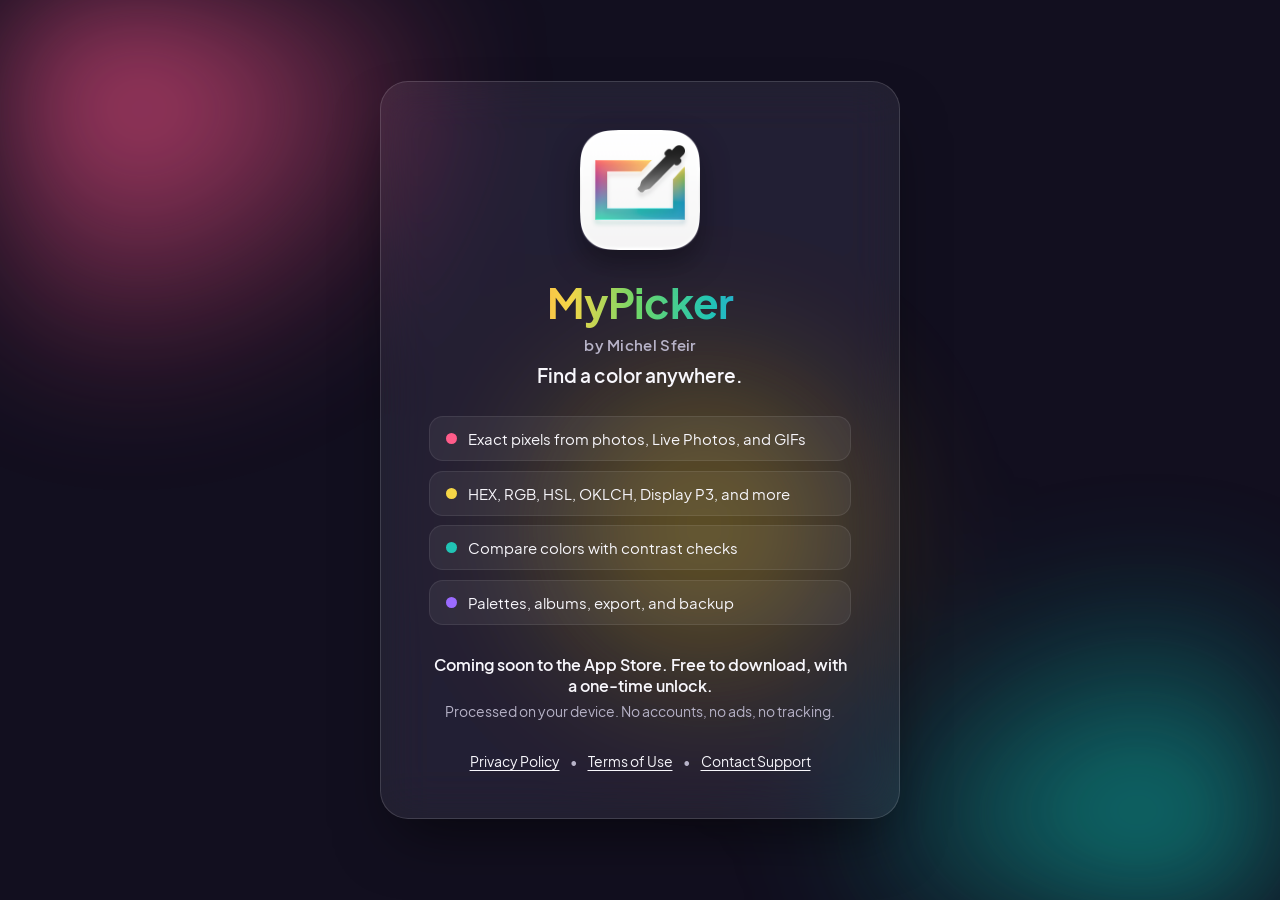
==== index.html @ f39fecd3 "MyPicker website, privacy policy, and terms of use Co-Authored-By: Claude Opus 5.5 <noreply@anthropi" ====
<!DOCTYPE html>
<html lang="en">

<head>
    <meta charset="UTF-8">
    <meta name="viewport" content="width=device-width, initial-scale=1.0">
    <title>MyPicker - Find a color anywhere</title>
    <meta name="description"
        content="MyPicker picks exact colors from your photos, converts them to every format, and compares them, all on your iPhone. No accounts, no tracking.">
    <meta name="theme-color" content="#120f1f">
    <link rel="stylesheet" href="styles.css">
    <link rel="icon" href="mypicker_icon.png" type="image/png">
    <link rel="apple-touch-icon" href="mypicker_icon.png">
</head>

<body>
    <div class="lights" aria-hidden="true">
        <span class="light light-a"></span>
        <span class="light light-b"></span>
        <span class="light light-c"></span>
    </div>

    <main class="container">
        <div class="icon-container">
            <img src="mypicker_icon.png" alt="MyPicker app icon" class="app-icon" width="120" height="120">
        </div>
        <h1>MyPicker</h1>
        <p class="author">by Michel Sfeir</p>
        <p class="subtitle">Find a color anywhere.</p>

        <ul class="features" aria-label="Features">
            <li>Exact pixels from photos, Live Photos, and GIFs</li>
            <li>HEX, RGB, HSL, OKLCH, Display P3, and more</li>
            <li>Compare colors with contrast checks</li>
            <li>Palettes, albums, export, and backup</li>
        </ul>

        <p class="store-note">Coming soon to the App Store. Free to download, with a one-time unlock.</p>
        <p class="privacy-note">Processed on your device. No accounts, no ads, no tracking.</p>

        <footer>
            <a href="privacy.html">Privacy Policy</a>
            <span aria-hidden="true">&bull;</span>
            <a href="terms.html">Terms of Use</a>
            <span aria-hidden="true">&bull;</span>
            <a href="mailto:spicesx1@gmail.com?subject=MyPicker">Contact Support</a>
        </footer>
    </main>
</body>

</html>
---- styles.css ----
@font-face {
    font-family: 'Plus Jakarta Sans';
    font-style: normal;
    font-weight: 400;
    font-display: swap;
    src: url('./fonts/PlusJakartaSans-Regular.ttf') format('truetype');
}

@font-face {
    font-family: 'Plus Jakarta Sans';
    font-style: normal;
    font-weight: 600;
    font-display: swap;
    src: url('./fonts/PlusJakartaSans-SemiBold.ttf') format('truetype');
}

@font-face {
    font-family: 'Plus Jakarta Sans';
    font-style: normal;
    font-weight: 700;
    font-display: swap;
    src: url('./fonts/PlusJakartaSans-Bold.ttf') format('truetype');
}

:root {
    --background: #120f1f;
    --text-primary: #f8f7fc;
    --text-secondary: #b7b3c8;
    --glass-bg: rgba(255, 255, 255, 0.07);
    --glass-border: rgba(255, 255, 255, 0.14);
    --accent: #7fb2ff;
    /* The app icon's colors. */
    --pink: #ff5c8a;
    --orange: #ffa34a;
    --yellow: #f5d647;
    --green: #6bd66b;
    --teal: #21c4b5;
    --blue: #2e8cf0;
    --purple: #9b6bff;
}

* {
    margin: 0;
    padding: 0;
    box-sizing: border-box;
}

html {
    min-height: 100%;
    background: var(--background);
    overflow-x: hidden;
}

body {
    font-family: 'Plus Jakarta Sans', -apple-system, BlinkMacSystemFont, 'Segoe UI', sans-serif;
    color: var(--text-primary);
    min-height: 100vh;
    display: flex;
    flex-direction: column;
    align-items: center;
    justify-content: center;
    padding: 2.5rem 0;
    overflow-x: hidden;
    position: relative;
    -webkit-font-smoothing: antialiased;
}

/* Soft drifting lights in the icon's colors, like the app's Picker background. */
.lights {
    position: fixed;
    inset: 0;
    z-index: -1;
    overflow: hidden;
    pointer-events: none;
    filter: blur(70px) saturate(1.2);
    opacity: 0.75;
}

.light {
    position: absolute;
    width: 60vmax;
    height: 60vmax;
    border-radius: 50%;
    mix-blend-mode: screen;
}

.light-a {
    background: radial-gradient(circle, var(--pink), transparent 62%);
    top: -25vmax;
    left: -20vmax;
    animation: drift-a 26s ease-in-out infinite alternate;
}

.light-b {
    background: radial-gradient(circle, var(--teal), transparent 62%);
    bottom: -30vmax;
    right: -20vmax;
    animation: drift-b 30s ease-in-out infinite alternate;
}

.light-c {
    background: radial-gradient(circle, var(--yellow), transparent 60%);
    top: 30vh;
    left: 35vw;
    width: 40vmax;
    height: 40vmax;
    opacity: 0.55;
    animation: drift-c 34s ease-in-out infinite alternate;
}

@keyframes drift-a {
    to { transform: translate(25vw, 20vh) scale(1.15); }
}

@keyframes drift-b {
    to { transform: translate(-30vw, -25vh) scale(0.9); }
}

@keyframes drift-c {
    0% { transform: translate(0, 0); background: radial-gradient(circle, var(--yellow), transparent 60%); }
    50% { transform: translate(-25vw, -15vh); }
    100% { transform: translate(-10vw, 20vh); background: radial-gradient(circle, var(--purple), transparent 60%); }
}

.container {
    background: var(--glass-bg);
    backdrop-filter: blur(24px) saturate(1.4);
    -webkit-backdrop-filter: blur(24px) saturate(1.4);
    border: 1px solid var(--glass-border);
    border-radius: 28px;
    padding: 3rem;
    max-width: 520px;
    width: 90%;
    text-align: center;
    box-shadow: 0 30px 60px -18px rgba(0, 0, 0, 0.55);
    animation: fade-up 0.9s cubic-bezier(0.16, 1, 0.3, 1) both;
}

@keyframes fade-up {
    from {
        opacity: 0;
        transform: translateY(18px);
    }
}

.app-icon {
    width: 120px;
    height: 120px;
    border-radius: 27px;
    box-shadow: 0 14px 30px rgba(0, 0, 0, 0.35);
    transition: transform 0.3s ease;
}

.app-icon:hover {
    transform: scale(1.05) rotate(-3deg);
}

.icon-container {
    margin-bottom: 1.4rem;
}

h1 {
    font-size: 2.6rem;
    font-weight: 700;
    letter-spacing: -0.02em;
    margin-bottom: 0.4rem;
    background: linear-gradient(90deg, var(--pink), var(--orange), var(--yellow), var(--green), var(--teal), var(--blue), var(--purple));
    -webkit-background-clip: text;
    background-clip: text;
    -webkit-text-fill-color: transparent;
}

p.author {
    color: var(--text-secondary);
    font-size: 0.95rem;
    font-weight: 600;
    letter-spacing: 0.3px;
    margin-bottom: 0.6rem;
}

p.subtitle {
    font-size: 1.2rem;
    font-weight: 600;
    margin-bottom: 1.8rem;
}

.features {
    list-style: none;
    display: grid;
    gap: 0.6rem;
    margin-bottom: 1.8rem;
    text-align: left;
}

.features li {
    padding: 0.75rem 1rem 0.75rem 2.4rem;
    border-radius: 14px;
    background: rgba(255, 255, 255, 0.06);
    border: 1px solid rgba(255, 255, 255, 0.08);
    color: var(--text-primary);
    font-size: 0.95rem;
    position: relative;
}

.features li::before {
    content: "";
    position: absolute;
    left: 1rem;
    top: 50%;
    width: 0.7rem;
    height: 0.7rem;
    margin-top: -0.35rem;
    border-radius: 50%;
}

.features li:nth-child(1)::before { background: var(--pink); }
.features li:nth-child(2)::before { background: var(--yellow); }
.features li:nth-child(3)::before { background: var(--teal); }
.features li:nth-child(4)::before { background: var(--purple); }

.store-note {
    font-weight: 600;
    margin-bottom: 0.4rem;
}

.privacy-note {
    color: var(--text-secondary);
    font-size: 0.9rem;
}

footer {
    margin-top: 2rem;
    font-size: 0.875rem;
    color: var(--text-secondary);
}

footer a {
    color: var(--text-primary);
    text-decoration: underline;
    text-underline-offset: 3px;
    margin: 0 8px;
    transition: opacity 0.2s ease;
}

footer a:hover {
    opacity: 0.75;
}

.document-container {
    max-width: 820px;
    text-align: left;
    padding: 2.5rem 3.5rem;
}

.back-link {
    display: inline-flex;
    align-items: center;
    gap: 0.5rem;
    color: var(--accent);
    text-decoration: none;
    font-weight: 600;
    margin-bottom: 1.5rem;
}

.back-link:hover {
    opacity: 0.8;
}

.back-link svg {
    width: 20px;
    height: 20px;
}

.document {
    color: #dcd9e8;
    line-height: 1.7;
    font-size: 0.97rem;
    overflow-wrap: break-word;
}

.document h1 {
    font-size: 2rem;
    text-align: center;
    margin-bottom: 1.2rem;
}

.document h2 {
    color: var(--text-primary);
    font-size: 1.25rem;
    margin: 2rem 0 0.8rem;
}

.document p,
.document ul {
    margin-bottom: 1rem;
}

.document ul {
    padding-left: 1.4rem;
}

.document li {
    margin-bottom: 0.45rem;
}

.document strong {
    color: var(--text-primary);
}

.document a {
    color: var(--text-primary);
    text-decoration: underline;
    text-underline-offset: 3px;
}

.document-container footer {
    text-align: center;
}

@media (max-width: 640px) {
    .container {
        padding: 2rem 1.4rem;
    }

    .document-container {
        padding: 2rem 1.3rem;
    }

    h1 {
        font-size: 2.2rem;
    }
}

@media (prefers-reduced-motion: reduce) {
    .light,
    .container {
        animation: none;
    }
}
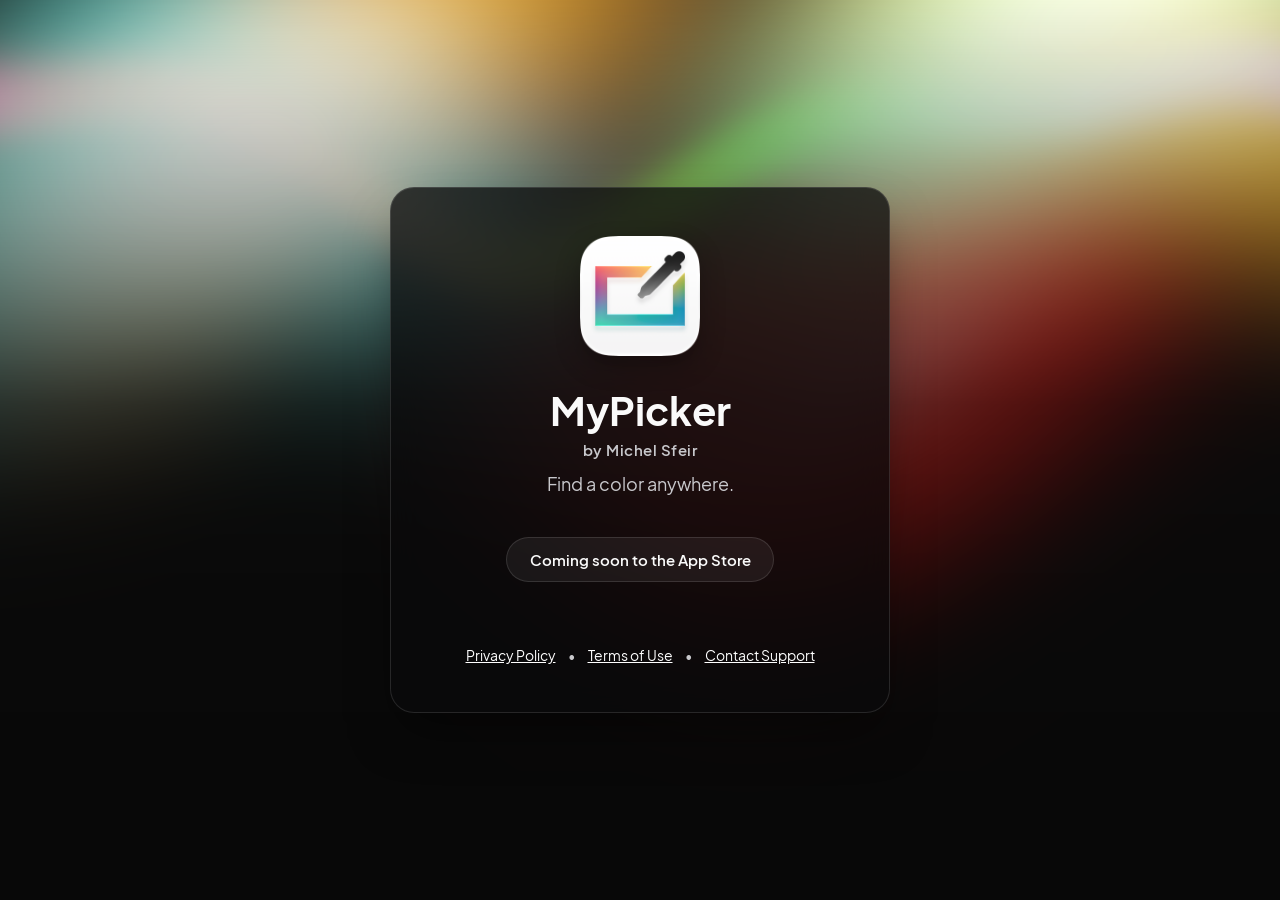
==== commit 40e637fc: "Match the RosaryGo site: black page with the Picker lights - One card like RosaryGo's (icon, white t" ====
--- a/index.html
+++ b/index.html
@@ -3,40 +3,28 @@
 
 <head>
     <meta charset="UTF-8">
-    <meta name="viewport" content="width=device-width, initial-scale=1.0">
+    <meta name="viewport" content="width=device-width, initial-scale=1.0, viewport-fit=cover">
+    <meta name="theme-color" content="#000000">
     <title>MyPicker - Find a color anywhere</title>
     <meta name="description"
-        content="MyPicker picks exact colors from your photos, converts them to every format, and compares them, all on your iPhone. No accounts, no tracking.">
-    <meta name="theme-color" content="#120f1f">
-    <link rel="stylesheet" href="styles.css">
+        content="MyPicker picks exact colors from your photos, converts them, and compares them, all on your iPhone.">
+    <link rel="stylesheet" href="styles.css?v=2">
     <link rel="icon" href="mypicker_icon.png" type="image/png">
     <link rel="apple-touch-icon" href="mypicker_icon.png">
 </head>
 
 <body>
-    <div class="lights" aria-hidden="true">
-        <span class="light light-a"></span>
-        <span class="light light-b"></span>
-        <span class="light light-c"></span>
-    </div>
+    <canvas id="glow" class="glow" aria-hidden="true"></canvas>
 
     <main class="container">
         <div class="icon-container">
-            <img src="mypicker_icon.png" alt="MyPicker app icon" class="app-icon" width="120" height="120">
+            <img src="mypicker_icon.png" alt="MyPicker icon" class="app-icon" width="120" height="120">
         </div>
         <h1>MyPicker</h1>
         <p class="author">by Michel Sfeir</p>
         <p class="subtitle">Find a color anywhere.</p>
 
-        <ul class="features" aria-label="Features">
-            <li>Exact pixels from photos, Live Photos, and GIFs</li>
-            <li>HEX, RGB, HSL, OKLCH, Display P3, and more</li>
-            <li>Compare colors with contrast checks</li>
-            <li>Palettes, albums, export, and backup</li>
-        </ul>
-
-        <p class="store-note">Coming soon to the App Store. Free to download, with a one-time unlock.</p>
-        <p class="privacy-note">Processed on your device. No accounts, no ads, no tracking.</p>
+        <p class="coming-soon">Coming soon to the App Store</p>
 
         <footer>
             <a href="privacy.html">Privacy Policy</a>
@@ -46,6 +34,8 @@
             <a href="mailto:spicesx1@gmail.com?subject=MyPicker">Contact Support</a>
         </footer>
     </main>
+
+    <script src="glow.js?v=2"></script>
 </body>
 
 </html>
--- a/styles.css
+++ b/styles.css
@@ -23,209 +23,125 @@
 }
 
 :root {
-    --background: #120f1f;
-    --text-primary: #f8f7fc;
-    --text-secondary: #b7b3c8;
-    --glass-bg: rgba(255, 255, 255, 0.07);
-    --glass-border: rgba(255, 255, 255, 0.14);
-    --accent: #7fb2ff;
-    /* The app icon's colors. */
-    --pink: #ff5c8a;
-    --orange: #ffa34a;
-    --yellow: #f5d647;
-    --green: #6bd66b;
-    --teal: #21c4b5;
-    --blue: #2e8cf0;
-    --purple: #9b6bff;
+    --background: #000000;
+    /* Text colors keep at least 7:1 (WCAG AAA) on the card, even over the brightest light. */
+    --text-primary: #fafafa;
+    --text-secondary: #c8c8cc;
+    --text-body: #e4e4e7;
+    --glass-bg: rgba(10, 10, 12, 0.74);
+    --glass-border: rgba(255, 255, 255, 0.12);
+    --accent: #e4e4e7;
+    --accent-hover: #ffffff;
 }
 
 * {
     margin: 0;
     padding: 0;
     box-sizing: border-box;
+    font-family: 'Plus Jakarta Sans', -apple-system, BlinkMacSystemFont, 'Segoe UI', sans-serif;
 }
 
 html {
     min-height: 100%;
-    background: var(--background);
     overflow-x: hidden;
+    /* Safari tints its status bar, toolbar and overscroll from the page background. */
+    background-color: var(--background);
 }
 
 body {
-    font-family: 'Plus Jakarta Sans', -apple-system, BlinkMacSystemFont, 'Segoe UI', sans-serif;
     color: var(--text-primary);
     min-height: 100vh;
     display: flex;
     flex-direction: column;
     align-items: center;
     justify-content: center;
-    padding: 2.5rem 0;
     overflow-x: hidden;
     position: relative;
     -webkit-font-smoothing: antialiased;
-}
-
-/* Soft drifting lights in the icon's colors, like the app's Picker background. */
-.lights {
+    padding: max(1.5rem, env(safe-area-inset-top)) max(1rem, env(safe-area-inset-right)) max(1.5rem, env(safe-area-inset-bottom)) max(1rem, env(safe-area-inset-left));
+}
+
+/* The Picker tab's lights, drawn by glow.js. Strongest at the top, fading like the app's. */
+.glow {
     position: fixed;
-    inset: 0;
+    top: 0;
+    left: 0;
+    width: 100%;
+    height: 100vh;
+    height: 100lvh;
     z-index: -1;
-    overflow: hidden;
     pointer-events: none;
-    filter: blur(70px) saturate(1.2);
-    opacity: 0.75;
-}
-
-.light {
-    position: absolute;
-    width: 60vmax;
-    height: 60vmax;
-    border-radius: 50%;
-    mix-blend-mode: screen;
-}
-
-.light-a {
-    background: radial-gradient(circle, var(--pink), transparent 62%);
-    top: -25vmax;
-    left: -20vmax;
-    animation: drift-a 26s ease-in-out infinite alternate;
-}
-
-.light-b {
-    background: radial-gradient(circle, var(--teal), transparent 62%);
-    bottom: -30vmax;
-    right: -20vmax;
-    animation: drift-b 30s ease-in-out infinite alternate;
-}
-
-.light-c {
-    background: radial-gradient(circle, var(--yellow), transparent 60%);
-    top: 30vh;
-    left: 35vw;
-    width: 40vmax;
-    height: 40vmax;
-    opacity: 0.55;
-    animation: drift-c 34s ease-in-out infinite alternate;
-}
-
-@keyframes drift-a {
-    to { transform: translate(25vw, 20vh) scale(1.15); }
-}
-
-@keyframes drift-b {
-    to { transform: translate(-30vw, -25vh) scale(0.9); }
-}
-
-@keyframes drift-c {
-    0% { transform: translate(0, 0); background: radial-gradient(circle, var(--yellow), transparent 60%); }
-    50% { transform: translate(-25vw, -15vh); }
-    100% { transform: translate(-10vw, 20vh); background: radial-gradient(circle, var(--purple), transparent 60%); }
+    -webkit-mask-image: linear-gradient(to bottom, #000 0%, rgba(0, 0, 0, 0.4) 45%, rgba(0, 0, 0, 0.3) 100%);
+    mask-image: linear-gradient(to bottom, #000 0%, rgba(0, 0, 0, 0.4) 45%, rgba(0, 0, 0, 0.3) 100%);
+}
+
+/* Without WebGL, a still glow in the same colors. */
+.glow.fallback {
+    background:
+        radial-gradient(40% 22% at 25% 18%, rgba(255, 92, 138, 0.75), transparent),
+        radial-gradient(40% 22% at 55% 24%, rgba(255, 196, 80, 0.6), transparent),
+        radial-gradient(40% 22% at 80% 16%, rgba(20, 200, 170, 0.7), transparent);
 }
 
 .container {
     background: var(--glass-bg);
-    backdrop-filter: blur(24px) saturate(1.4);
-    -webkit-backdrop-filter: blur(24px) saturate(1.4);
+    backdrop-filter: blur(16px);
+    -webkit-backdrop-filter: blur(16px);
     border: 1px solid var(--glass-border);
-    border-radius: 28px;
+    border-radius: 24px;
     padding: 3rem;
-    max-width: 520px;
-    width: 90%;
+    max-width: 500px;
+    width: 100%;
     text-align: center;
-    box-shadow: 0 30px 60px -18px rgba(0, 0, 0, 0.55);
-    animation: fade-up 0.9s cubic-bezier(0.16, 1, 0.3, 1) both;
-}
-
-@keyframes fade-up {
-    from {
-        opacity: 0;
-        transform: translateY(18px);
-    }
+    box-shadow: 0 25px 50px -12px rgba(0, 0, 0, 0.5);
+    z-index: 1;
+}
+
+.icon-container {
+    margin-bottom: 1.5rem;
 }
 
 .app-icon {
     width: 120px;
     height: 120px;
-    border-radius: 27px;
-    box-shadow: 0 14px 30px rgba(0, 0, 0, 0.35);
-    transition: transform 0.3s ease;
-}
-
-.app-icon:hover {
-    transform: scale(1.05) rotate(-3deg);
-}
-
-.icon-container {
-    margin-bottom: 1.4rem;
+    border-radius: 28px;
+    box-shadow: 0 10px 25px rgba(0, 0, 0, 0.3);
+    display: inline-flex;
+    object-fit: cover;
 }
 
 h1 {
-    font-size: 2.6rem;
+    font-size: 2.5rem;
     font-weight: 700;
-    letter-spacing: -0.02em;
-    margin-bottom: 0.4rem;
-    background: linear-gradient(90deg, var(--pink), var(--orange), var(--yellow), var(--green), var(--teal), var(--blue), var(--purple));
-    -webkit-background-clip: text;
-    background-clip: text;
-    -webkit-text-fill-color: transparent;
+    margin-bottom: 0.5rem;
+    color: var(--text-primary);
 }
 
 p.author {
     color: var(--text-secondary);
     font-size: 0.95rem;
+    margin-top: -0.2rem;
+    margin-bottom: 0.75rem;
     font-weight: 600;
-    letter-spacing: 0.3px;
-    margin-bottom: 0.6rem;
+    letter-spacing: 0.5px;
 }
 
 p.subtitle {
-    font-size: 1.2rem;
+    color: var(--text-secondary);
+    font-size: 1.1rem;
+    margin-bottom: 2.5rem;
+    line-height: 1.5;
+}
+
+p.coming-soon {
+    display: inline-block;
+    padding: 0.75rem 1.4rem;
+    margin-bottom: 2rem;
+    border: 1px solid var(--glass-border);
+    border-radius: 999px;
+    background: rgba(255, 255, 255, 0.06);
     font-weight: 600;
-    margin-bottom: 1.8rem;
-}
-
-.features {
-    list-style: none;
-    display: grid;
-    gap: 0.6rem;
-    margin-bottom: 1.8rem;
-    text-align: left;
-}
-
-.features li {
-    padding: 0.75rem 1rem 0.75rem 2.4rem;
-    border-radius: 14px;
-    background: rgba(255, 255, 255, 0.06);
-    border: 1px solid rgba(255, 255, 255, 0.08);
-    color: var(--text-primary);
     font-size: 0.95rem;
-    position: relative;
-}
-
-.features li::before {
-    content: "";
-    position: absolute;
-    left: 1rem;
-    top: 50%;
-    width: 0.7rem;
-    height: 0.7rem;
-    margin-top: -0.35rem;
-    border-radius: 50%;
-}
-
-.features li:nth-child(1)::before { background: var(--pink); }
-.features li:nth-child(2)::before { background: var(--yellow); }
-.features li:nth-child(3)::before { background: var(--teal); }
-.features li:nth-child(4)::before { background: var(--purple); }
-
-.store-note {
-    font-weight: 600;
-    margin-bottom: 0.4rem;
-}
-
-.privacy-note {
-    color: var(--text-secondary);
-    font-size: 0.9rem;
 }
 
 footer {
@@ -235,105 +151,157 @@
 }
 
 footer a {
+    color: white;
+    text-decoration: underline;
+    margin: 0 10px;
+}
+
+footer a:hover {
+    opacity: 0.85;
+}
+
+a:focus-visible {
+    outline: 2px solid var(--accent);
+    outline-offset: 3px;
+    border-radius: 4px;
+}
+
+.document-container {
+    max-width: 800px;
+    text-align: left;
+    padding: 3rem 4rem;
+}
+
+/* Policy pages start at the top, so the card only grows downward as the text arrives. */
+body.document-page {
+    justify-content: flex-start;
+}
+
+.document-header {
+    margin-bottom: 1.5rem;
+}
+
+.container.is-growing {
+    transition: height 0.7s cubic-bezier(0.16, 1, 0.3, 1);
+}
+
+.document {
+    transition: opacity 0.6s ease 0.15s, transform 0.7s cubic-bezier(0.16, 1, 0.3, 1) 0.1s;
+}
+
+.document.is-arriving {
+    opacity: 0;
+    transform: translateY(8px);
+    transition: none;
+}
+
+.document {
+    color: var(--text-body);
+    line-height: 1.7;
+    font-size: 1rem;
+    word-wrap: break-word;
+    overflow-wrap: break-word;
+}
+
+.document h1 {
+    font-size: 2rem;
+    line-height: 1.2;
+    margin-bottom: 1rem;
+}
+
+.document h2,
+.document h3 {
     color: var(--text-primary);
+    line-height: 1.3;
+    margin-top: 2rem;
+    margin-bottom: 1rem;
+    font-size: 1.25rem;
+}
+
+.document h3 {
+    font-size: 1.05rem;
+}
+
+.document p,
+.document ul {
+    margin-bottom: 1rem;
+}
+
+.document ul {
+    padding-left: 1.5rem;
+}
+
+.document li {
+    margin-bottom: 0.5rem;
+}
+
+.document strong {
+    color: var(--text-primary);
+}
+
+.document a {
+    color: var(--accent);
     text-decoration: underline;
-    text-underline-offset: 3px;
-    margin: 0 8px;
-    transition: opacity 0.2s ease;
-}
-
-footer a:hover {
-    opacity: 0.75;
-}
-
-.document-container {
-    max-width: 820px;
-    text-align: left;
-    padding: 2.5rem 3.5rem;
+}
+
+.document a:hover {
+    opacity: 0.8;
 }
 
 .back-link {
     display: inline-flex;
     align-items: center;
     gap: 0.5rem;
+    min-height: 44px;
+    padding: 0.5rem 1rem 0.5rem 0.75rem;
+    border: 1px solid var(--glass-border);
+    border-radius: 999px;
+    background: rgba(255, 255, 255, 0.06);
     color: var(--accent);
     text-decoration: none;
     font-weight: 600;
-    margin-bottom: 1.5rem;
+    font-size: 0.95rem;
 }
 
 .back-link:hover {
-    opacity: 0.8;
+    color: var(--accent-hover);
+    background: rgba(255, 255, 255, 0.1);
 }
 
 .back-link svg {
-    width: 20px;
-    height: 20px;
-}
-
-.document {
-    color: #dcd9e8;
-    line-height: 1.7;
-    font-size: 0.97rem;
-    overflow-wrap: break-word;
-}
-
-.document h1 {
-    font-size: 2rem;
-    text-align: center;
-    margin-bottom: 1.2rem;
-}
-
-.document h2 {
-    color: var(--text-primary);
-    font-size: 1.25rem;
-    margin: 2rem 0 0.8rem;
-}
-
-.document p,
-.document ul {
-    margin-bottom: 1rem;
-}
-
-.document ul {
-    padding-left: 1.4rem;
-}
-
-.document li {
-    margin-bottom: 0.45rem;
-}
-
-.document strong {
-    color: var(--text-primary);
-}
-
-.document a {
-    color: var(--text-primary);
-    text-decoration: underline;
-    text-underline-offset: 3px;
-}
-
-.document-container footer {
-    text-align: center;
-}
-
-@media (max-width: 640px) {
+    width: 18px;
+    height: 18px;
+    flex-shrink: 0;
+}
+
+::-webkit-scrollbar {
+    width: 8px;
+}
+
+::-webkit-scrollbar-track {
+    background: rgba(255, 255, 255, 0.02);
+    border-radius: 4px;
+}
+
+::-webkit-scrollbar-thumb {
+    background: rgba(255, 255, 255, 0.1);
+    border-radius: 4px;
+}
+
+::-webkit-scrollbar-thumb:hover {
+    background: rgba(255, 255, 255, 0.2);
+}
+
+@media (max-width: 768px) {
     .container {
-        padding: 2rem 1.4rem;
+        padding: 2rem;
     }
 
     .document-container {
-        padding: 2rem 1.3rem;
+        padding: 1.5rem;
     }
 
-    h1 {
-        font-size: 2.2rem;
+    .document h1 {
+        font-size: 1.6rem;
     }
 }
-
-@media (prefers-reduced-motion: reduce) {
-    .light,
-    .container {
-        animation: none;
-    }
-}
